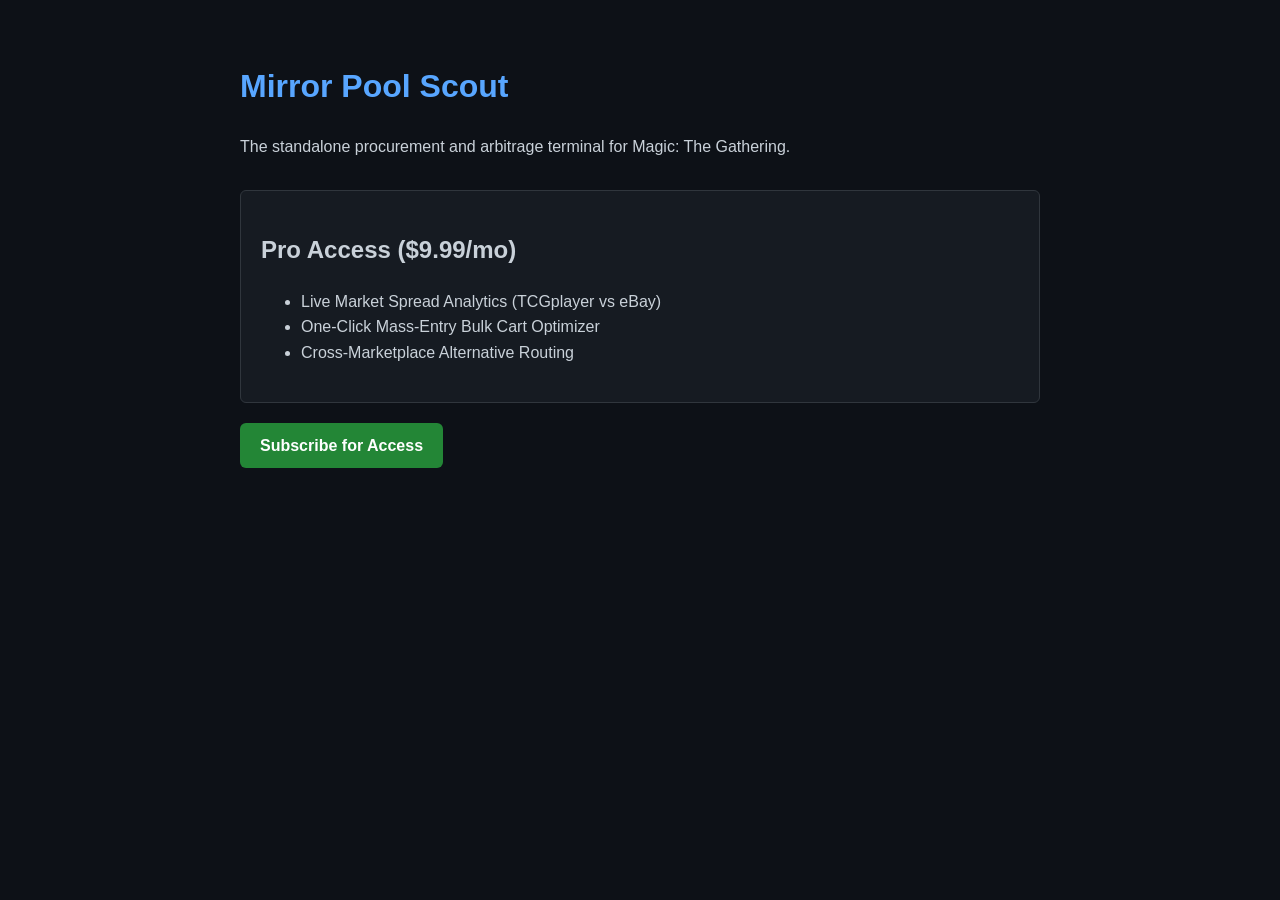
==== docs/index.html @ 0833f753 "feat: initialize static product landing page for GitHub Pages" ====
<!DOCTYPE html>
<html lang="en">
<head>
    <meta charset="UTF-8">
    <meta name="viewport" content="width=device-width, initial-scale=1.0">
    <title>Mirror Pool Scout - MTG Arbitrage Terminal</title>
    <style>
        body { font-family: -apple-system, BlinkMacSystemFont, "Segoe UI", Roboto, Helvetica, Arial, sans-serif; background: #0d1117; color: #c9d1d9; margin: 0; padding: 40px; line-height: 1.6; }
        .container { max-width: 800px; margin: 0 auto; }
        h1 { color: #58a6ff; }
        .btn { display: inline-block; padding: 10px 20px; background: #238636; color: #fff; text-decoration: none; border-radius: 6px; font-weight: bold; margin-top: 20px; }
        .btn:hover { background: #2ea043; }
        .features { background: #161b22; padding: 20px; border-radius: 6px; margin-top: 30px; border: 1px solid #30363d; }
    </style>
</head>
<body>
    <div class="container">
        <h1>Mirror Pool Scout</h1>
        <p>The standalone procurement and arbitrage terminal for Magic: The Gathering.</p>
        
        <div class="features">
            <h2>Pro Access ($9.99/mo)</h2>
            <ul>
                <li>Live Market Spread Analytics (TCGplayer vs eBay)</li>
                <li>One-Click Mass-Entry Bulk Cart Optimizer</li>
                <li>Cross-Marketplace Alternative Routing</li>
            </ul>
        </div>
        
        <a href="#subscribe" class="btn">Subscribe for Access</a>
    </div>
</body>
</html>
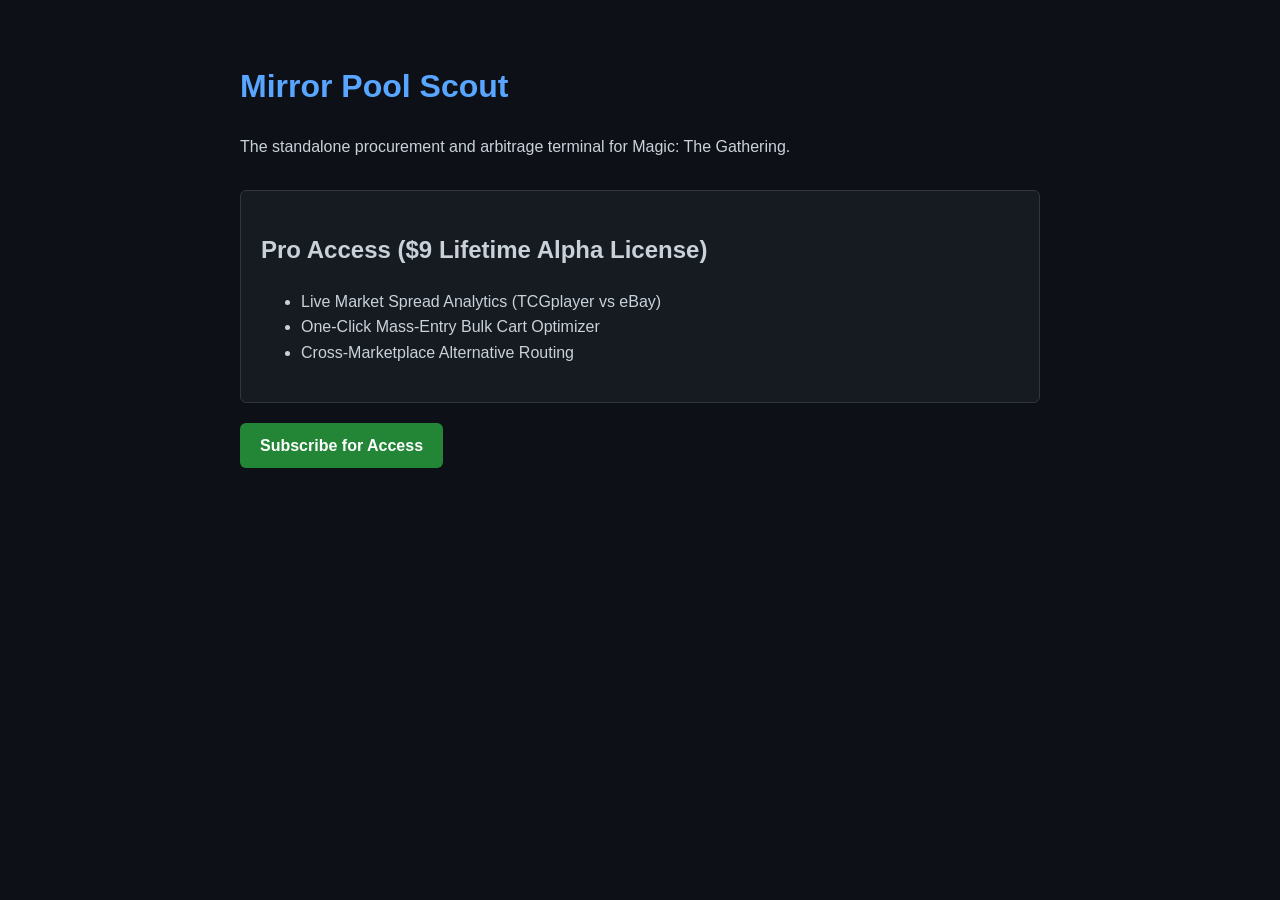
==== commit 285822a0: "feat: unify  lifetime alpha pricing, wire #tab-settings license panel, and add release build script" ====
--- a/docs/index.html
+++ b/docs/index.html
@@ -19,7 +19,7 @@
         <p>The standalone procurement and arbitrage terminal for Magic: The Gathering.</p>
         
         <div class="features">
-            <h2>Pro Access ($9.99/mo)</h2>
+            <h2>Pro Access ($9 Lifetime Alpha License)</h2>
             <ul>
                 <li>Live Market Spread Analytics (TCGplayer vs eBay)</li>
                 <li>One-Click Mass-Entry Bulk Cart Optimizer</li>
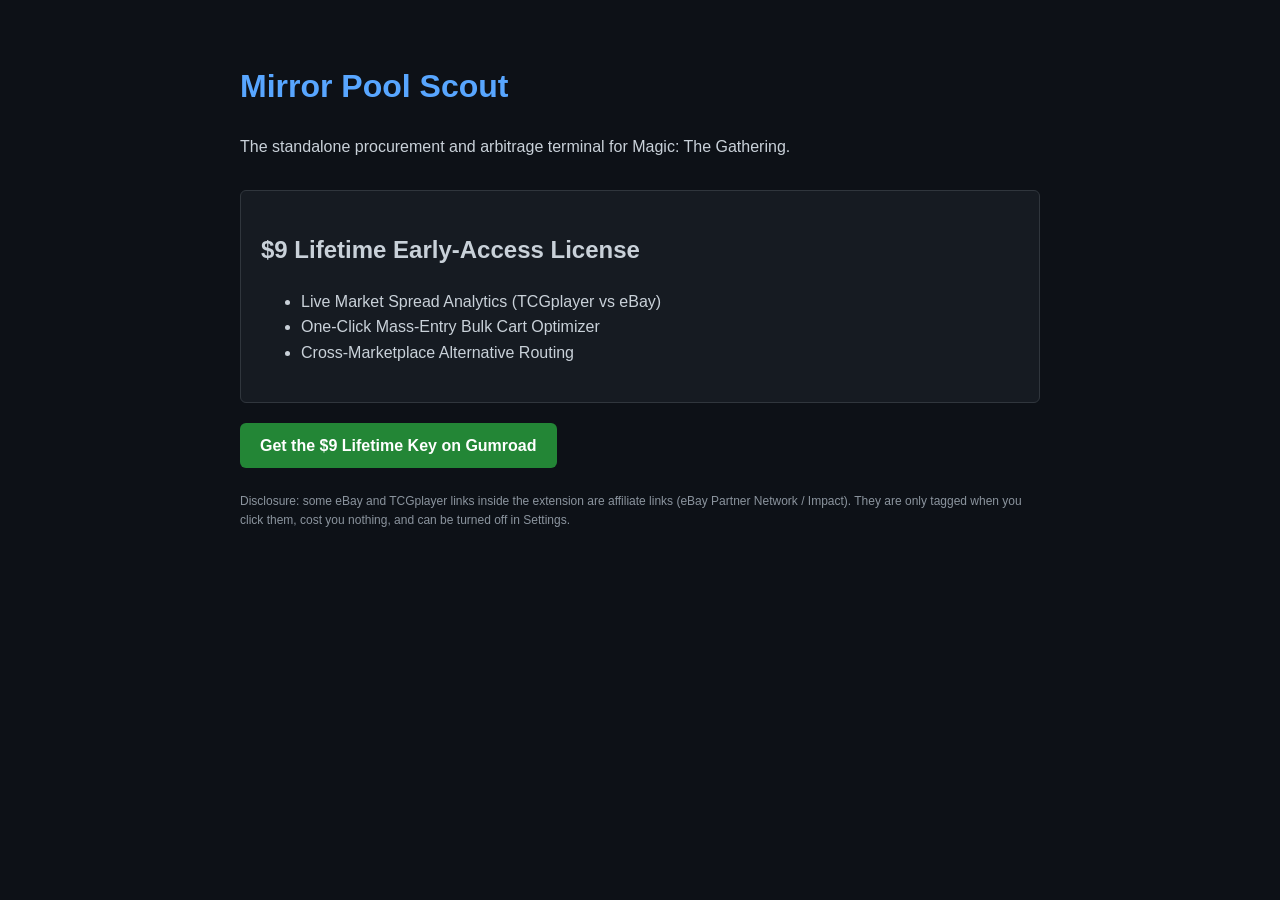
==== commit 10ac68e7: "v1.3.1: restore full app, fix loops/XSS/CSP, affiliate + Gumroad, paste fix, denser Chase Hunt layou" ====
--- a/docs/index.html
+++ b/docs/index.html
@@ -19,7 +19,7 @@
         <p>The standalone procurement and arbitrage terminal for Magic: The Gathering.</p>
         
         <div class="features">
-            <h2>Pro Access ($9 Lifetime Alpha License)</h2>
+            <h2>$9 Lifetime Early-Access License</h2>
             <ul>
                 <li>Live Market Spread Analytics (TCGplayer vs eBay)</li>
                 <li>One-Click Mass-Entry Bulk Cart Optimizer</li>
@@ -27,7 +27,8 @@
             </ul>
         </div>
         
-        <a href="#subscribe" class="btn">Subscribe for Access</a>
+        <a href="https://mrjoshua.gumroad.com/l/mirrorpoolscout" class="btn" rel="noopener">Get the $9 Lifetime Key on Gumroad</a>
+        <p style="font-size:12px;color:#8b949e;margin-top:24px;">Disclosure: some eBay and TCGplayer links inside the extension are affiliate links (eBay Partner Network / Impact). They are only tagged when you click them, cost you nothing, and can be turned off in Settings.</p>
     </div>
 </body>
 </html>
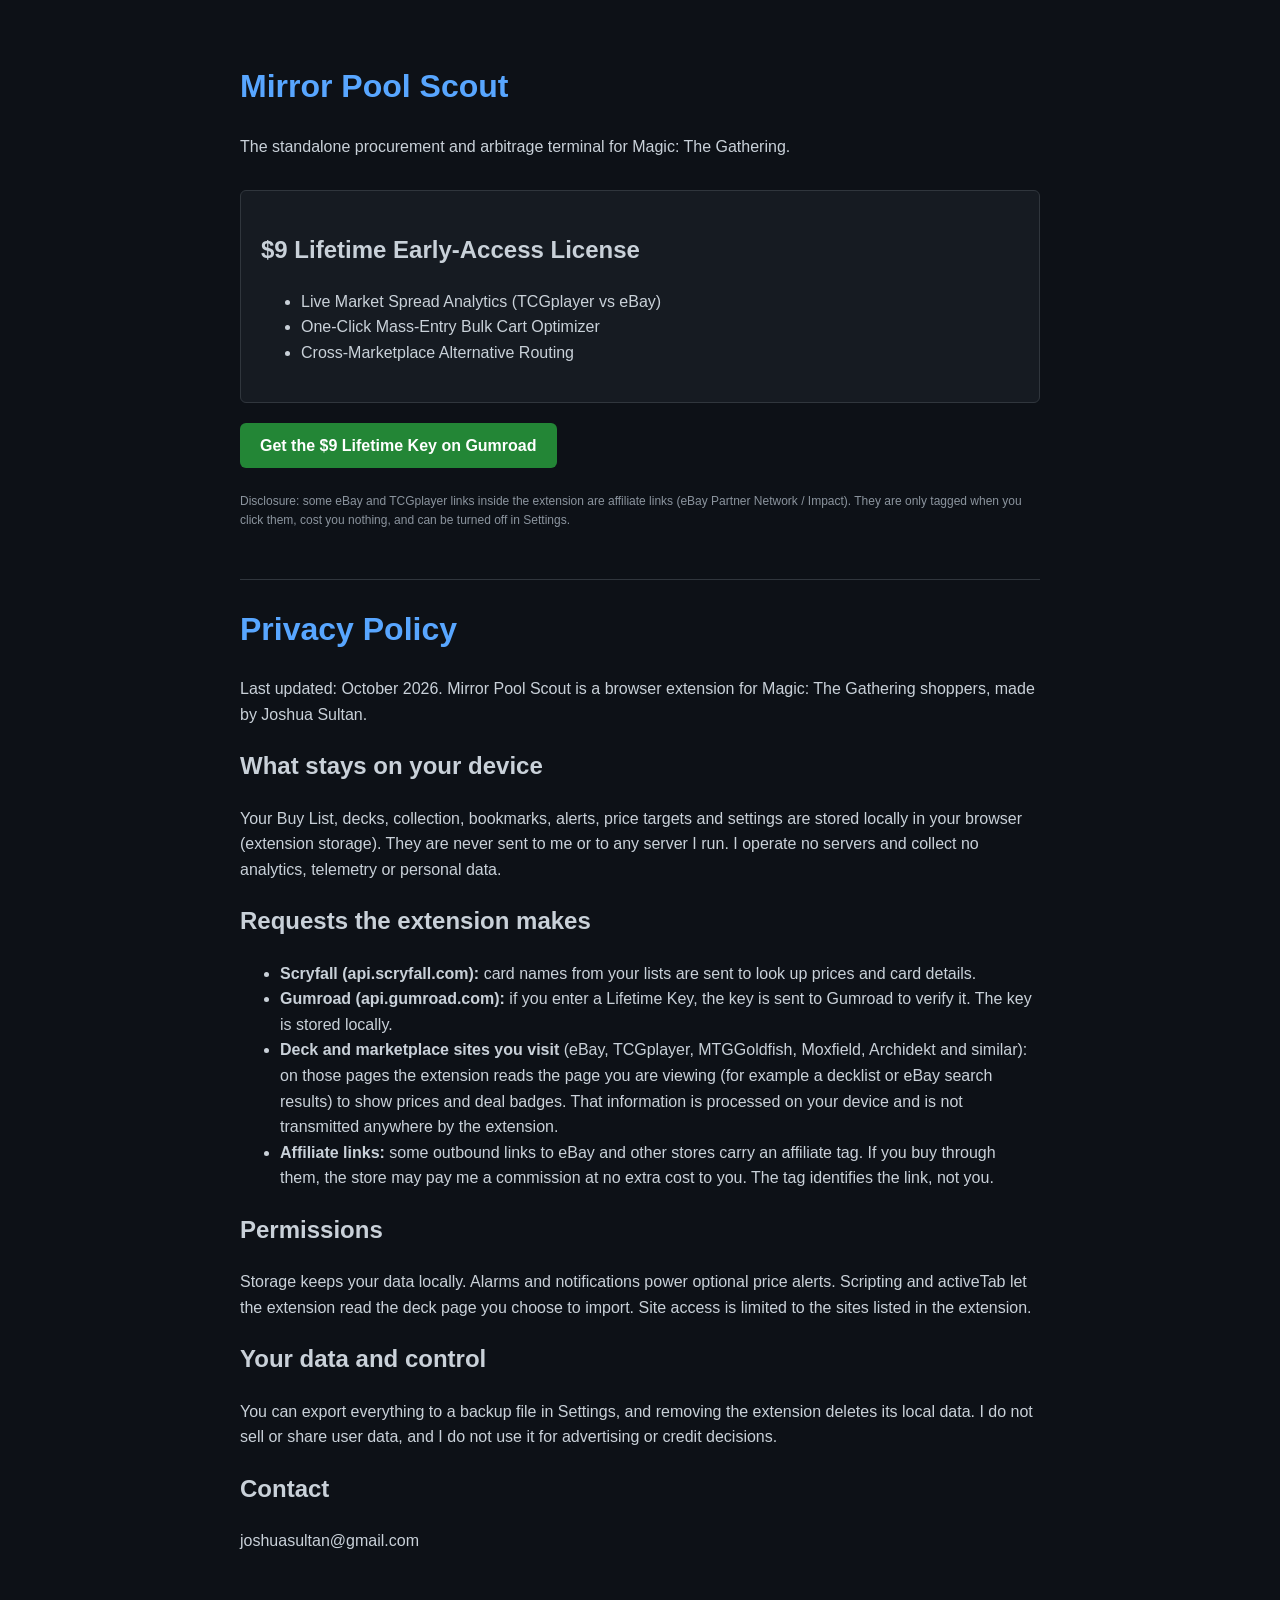
==== commit 6d8ddb83: "Show privacy policy on the Pages home page (#privacy) Co-Authored-By: Claude Sonnet 5.5 <noreply@ant" ====
--- a/docs/index.html
+++ b/docs/index.html
@@ -29,6 +29,26 @@
         
         <a href="https://mrjoshua.gumroad.com/l/mirrorpoolscout" class="btn" rel="noopener">Get the $9 Lifetime Key on Gumroad</a>
         <p style="font-size:12px;color:#8b949e;margin-top:24px;">Disclosure: some eBay and TCGplayer links inside the extension are affiliate links (eBay Partner Network / Impact). They are only tagged when you click them, cost you nothing, and can be turned off in Settings.</p>
+
+        <div id="privacy" style="margin-top:48px;padding-top:24px;border-top:1px solid #30363d;">
+<h1 style="margin-top:0">Privacy Policy</h1>
+<p>Last updated: October 2026. Mirror Pool Scout is a browser extension for Magic: The Gathering shoppers, made by Joshua Sultan.</p>
+<h2>What stays on your device</h2>
+<p>Your Buy List, decks, collection, bookmarks, alerts, price targets and settings are stored locally in your browser (extension storage). They are never sent to me or to any server I run. I operate no servers and collect no analytics, telemetry or personal data.</p>
+<h2>Requests the extension makes</h2>
+<ul>
+<li><strong>Scryfall (api.scryfall.com):</strong> card names from your lists are sent to look up prices and card details.</li>
+<li><strong>Gumroad (api.gumroad.com):</strong> if you enter a Lifetime Key, the key is sent to Gumroad to verify it. The key is stored locally.</li>
+<li><strong>Deck and marketplace sites you visit</strong> (eBay, TCGplayer, MTGGoldfish, Moxfield, Archidekt and similar): on those pages the extension reads the page you are viewing (for example a decklist or eBay search results) to show prices and deal badges. That information is processed on your device and is not transmitted anywhere by the extension.</li>
+<li><strong>Affiliate links:</strong> some outbound links to eBay and other stores carry an affiliate tag. If you buy through them, the store may pay me a commission at no extra cost to you. The tag identifies the link, not you.</li>
+</ul>
+<h2>Permissions</h2>
+<p>Storage keeps your data locally. Alarms and notifications power optional price alerts. Scripting and activeTab let the extension read the deck page you choose to import. Site access is limited to the sites listed in the extension.</p>
+<h2>Your data and control</h2>
+<p>You can export everything to a backup file in Settings, and removing the extension deletes its local data. I do not sell or share user data, and I do not use it for advertising or credit decisions.</p>
+<h2>Contact</h2>
+<p>joshuasultan@gmail.com</p>
+</div>
     </div>
 </body>
 </html>
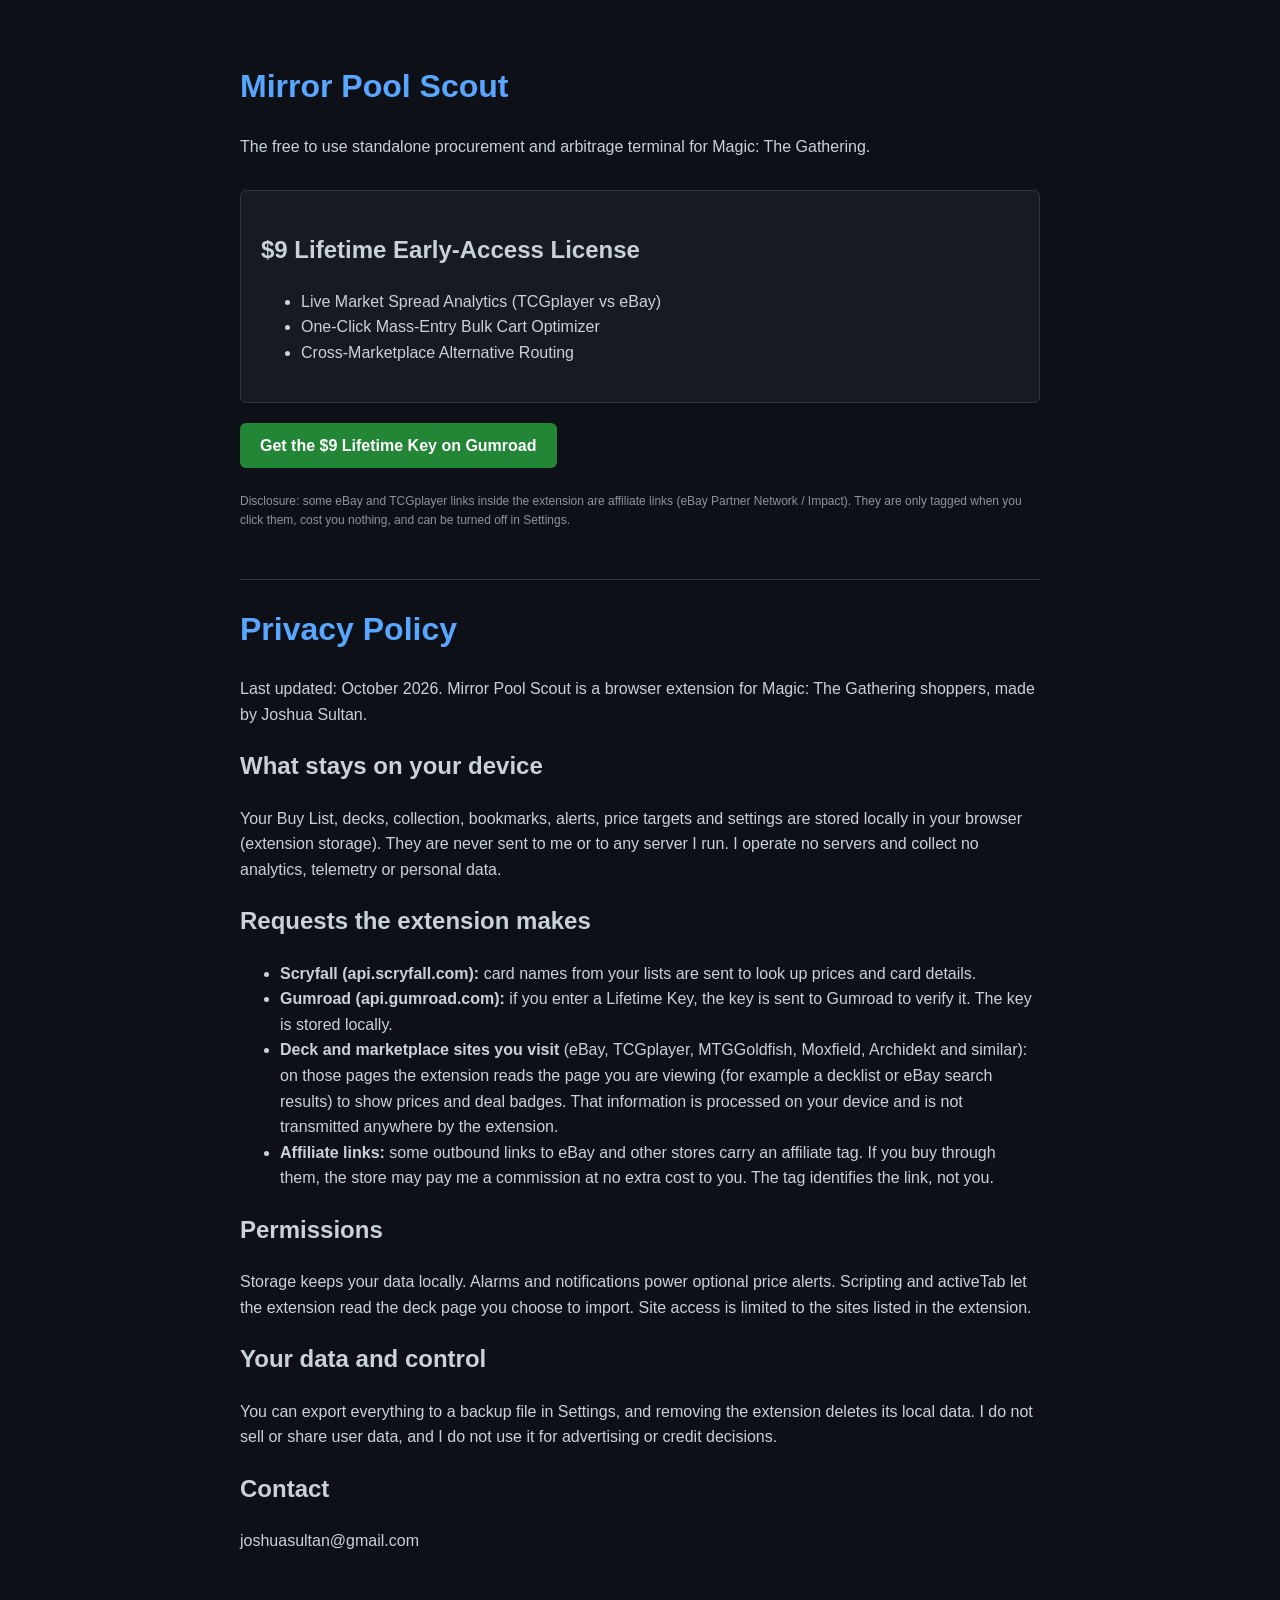
==== commit 7808bb3d: "Update description to emphasize free usage" ====
--- a/docs/index.html
+++ b/docs/index.html
@@ -16,7 +16,7 @@
 <body>
     <div class="container">
         <h1>Mirror Pool Scout</h1>
-        <p>The standalone procurement and arbitrage terminal for Magic: The Gathering.</p>
+        <p>The free to use standalone procurement and arbitrage terminal for Magic: The Gathering.</p>
         
         <div class="features">
             <h2>$9 Lifetime Early-Access License</h2>
